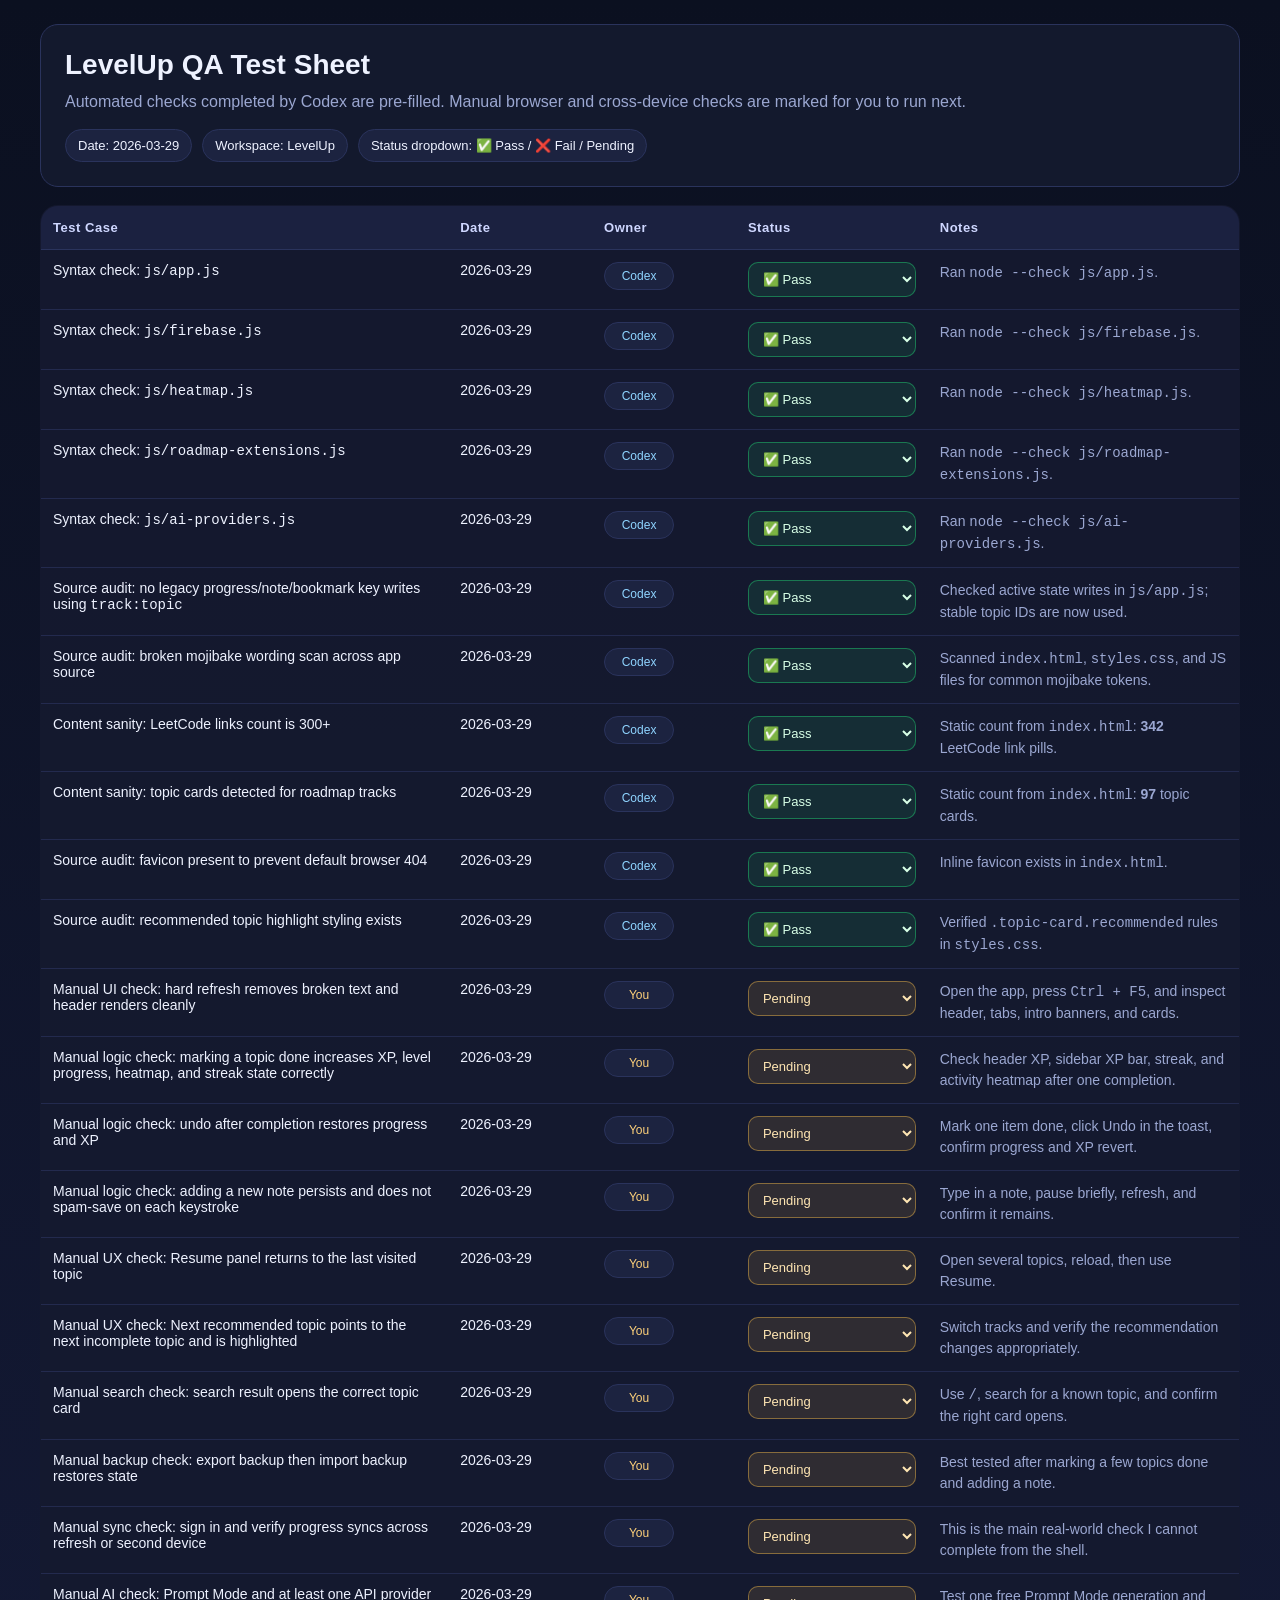
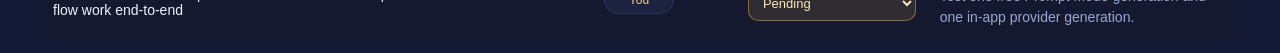
==== qa-test-sheet.html @ a6d32db4 "Harden roadmap app state flow, add stable topic IDs, improve XP and streak logic, and add QA sheet" ====
<!DOCTYPE html>
<html lang="en">
<head>
<meta charset="UTF-8">
<meta name="viewport" content="width=device-width, initial-scale=1.0">
<title>LevelUp QA Test Sheet</title>
<style>
  :root{
    --bg:#0c1020;
    --panel:#151a2f;
    --panel-2:#1c2340;
    --line:#2a335c;
    --text:#eef2ff;
    --muted:#9ba7d1;
    --pass:#21c36f;
    --fail:#e34d5d;
    --pending:#f2b94b;
  }
  *{box-sizing:border-box}
  body{
    margin:0;
    background:linear-gradient(180deg,#0b1020,#131934);
    color:var(--text);
    font-family:Segoe UI,Arial,sans-serif;
    padding:24px;
  }
  .wrap{
    max-width:1200px;
    margin:0 auto;
  }
  .hero{
    background:rgba(21,26,47,.9);
    border:1px solid var(--line);
    border-radius:18px;
    padding:24px;
    margin-bottom:18px;
  }
  h1{
    margin:0 0 8px;
    font-size:28px;
  }
  p{
    margin:0;
    color:var(--muted);
    line-height:1.6;
  }
  .meta{
    margin-top:14px;
    display:flex;
    gap:10px;
    flex-wrap:wrap;
  }
  .pill{
    padding:8px 12px;
    border-radius:999px;
    background:var(--panel-2);
    border:1px solid var(--line);
    font-size:13px;
  }
  table{
    width:100%;
    border-collapse:collapse;
    background:rgba(21,26,47,.92);
    border:1px solid var(--line);
    border-radius:18px;
    overflow:hidden;
  }
  thead th{
    text-align:left;
    font-size:13px;
    letter-spacing:.04em;
    color:#cfd7ff;
    background:#1b2140;
    padding:14px 12px;
    border-bottom:1px solid var(--line);
  }
  tbody td{
    padding:12px;
    border-bottom:1px solid rgba(42,51,92,.7);
    vertical-align:top;
    font-size:14px;
  }
  tbody tr:last-child td{
    border-bottom:none;
  }
  .owner-badge{
    display:inline-block;
    min-width:70px;
    padding:6px 10px;
    border-radius:999px;
    border:1px solid var(--line);
    background:var(--panel-2);
    font-size:12px;
    text-align:center;
  }
  .owner-codex{ color:#8fd4ff; }
  .owner-user{ color:#ffd27a; }
  select{
    width:100%;
    padding:8px 10px;
    border-radius:10px;
    border:1px solid var(--line);
    background:#11162d;
    color:var(--text);
    font-size:13px;
    outline:none;
  }
  select.pass{
    border-color:rgba(33,195,111,.5);
    color:#d8ffe7;
    background:rgba(33,195,111,.12);
  }
  select.fail{
    border-color:rgba(227,77,93,.5);
    color:#ffd8dd;
    background:rgba(227,77,93,.12);
  }
  select.pending{
    border-color:rgba(242,185,75,.45);
    color:#ffe6b3;
    background:rgba(242,185,75,.12);
  }
  .note{
    color:var(--muted);
    line-height:1.5;
  }
</style>
</head>
<body>
  <div class="wrap">
    <div class="hero">
      <h1>LevelUp QA Test Sheet</h1>
      <p>Automated checks completed by Codex are pre-filled. Manual browser and cross-device checks are marked for you to run next.</p>
      <div class="meta">
        <div class="pill">Date: 2026-03-29</div>
        <div class="pill">Workspace: LevelUp</div>
        <div class="pill">Status dropdown: ✅ Pass / ❌ Fail / Pending</div>
      </div>
    </div>

    <table>
      <thead>
        <tr>
          <th style="width:34%">Test Case</th>
          <th style="width:12%">Date</th>
          <th style="width:12%">Owner</th>
          <th style="width:16%">Status</th>
          <th style="width:26%">Notes</th>
        </tr>
      </thead>
      <tbody>
        <tr>
          <td>Syntax check: <code>js/app.js</code></td>
          <td>2026-03-29</td>
          <td><span class="owner-badge owner-codex">Codex</span></td>
          <td>
            <select class="pass">
              <option selected>✅ Pass</option>
              <option>❌ Fail</option>
              <option>Pending</option>
            </select>
          </td>
          <td class="note">Ran <code>node --check js/app.js</code>.</td>
        </tr>
        <tr>
          <td>Syntax check: <code>js/firebase.js</code></td>
          <td>2026-03-29</td>
          <td><span class="owner-badge owner-codex">Codex</span></td>
          <td>
            <select class="pass">
              <option selected>✅ Pass</option>
              <option>❌ Fail</option>
              <option>Pending</option>
            </select>
          </td>
          <td class="note">Ran <code>node --check js/firebase.js</code>.</td>
        </tr>
        <tr>
          <td>Syntax check: <code>js/heatmap.js</code></td>
          <td>2026-03-29</td>
          <td><span class="owner-badge owner-codex">Codex</span></td>
          <td>
            <select class="pass">
              <option selected>✅ Pass</option>
              <option>❌ Fail</option>
              <option>Pending</option>
            </select>
          </td>
          <td class="note">Ran <code>node --check js/heatmap.js</code>.</td>
        </tr>
        <tr>
          <td>Syntax check: <code>js/roadmap-extensions.js</code></td>
          <td>2026-03-29</td>
          <td><span class="owner-badge owner-codex">Codex</span></td>
          <td>
            <select class="pass">
              <option selected>✅ Pass</option>
              <option>❌ Fail</option>
              <option>Pending</option>
            </select>
          </td>
          <td class="note">Ran <code>node --check js/roadmap-extensions.js</code>.</td>
        </tr>
        <tr>
          <td>Syntax check: <code>js/ai-providers.js</code></td>
          <td>2026-03-29</td>
          <td><span class="owner-badge owner-codex">Codex</span></td>
          <td>
            <select class="pass">
              <option selected>✅ Pass</option>
              <option>❌ Fail</option>
              <option>Pending</option>
            </select>
          </td>
          <td class="note">Ran <code>node --check js/ai-providers.js</code>.</td>
        </tr>
        <tr>
          <td>Source audit: no legacy progress/note/bookmark key writes using <code>track:topic</code></td>
          <td>2026-03-29</td>
          <td><span class="owner-badge owner-codex">Codex</span></td>
          <td>
            <select class="pass">
              <option selected>✅ Pass</option>
              <option>❌ Fail</option>
              <option>Pending</option>
            </select>
          </td>
          <td class="note">Checked active state writes in <code>js/app.js</code>; stable topic IDs are now used.</td>
        </tr>
        <tr>
          <td>Source audit: broken mojibake wording scan across app source</td>
          <td>2026-03-29</td>
          <td><span class="owner-badge owner-codex">Codex</span></td>
          <td>
            <select class="pass">
              <option selected>✅ Pass</option>
              <option>❌ Fail</option>
              <option>Pending</option>
            </select>
          </td>
          <td class="note">Scanned <code>index.html</code>, <code>styles.css</code>, and JS files for common mojibake tokens.</td>
        </tr>
        <tr>
          <td>Content sanity: LeetCode links count is 300+</td>
          <td>2026-03-29</td>
          <td><span class="owner-badge owner-codex">Codex</span></td>
          <td>
            <select class="pass">
              <option selected>✅ Pass</option>
              <option>❌ Fail</option>
              <option>Pending</option>
            </select>
          </td>
          <td class="note">Static count from <code>index.html</code>: <strong>342</strong> LeetCode link pills.</td>
        </tr>
        <tr>
          <td>Content sanity: topic cards detected for roadmap tracks</td>
          <td>2026-03-29</td>
          <td><span class="owner-badge owner-codex">Codex</span></td>
          <td>
            <select class="pass">
              <option selected>✅ Pass</option>
              <option>❌ Fail</option>
              <option>Pending</option>
            </select>
          </td>
          <td class="note">Static count from <code>index.html</code>: <strong>97</strong> topic cards.</td>
        </tr>
        <tr>
          <td>Source audit: favicon present to prevent default browser 404</td>
          <td>2026-03-29</td>
          <td><span class="owner-badge owner-codex">Codex</span></td>
          <td>
            <select class="pass">
              <option selected>✅ Pass</option>
              <option>❌ Fail</option>
              <option>Pending</option>
            </select>
          </td>
          <td class="note">Inline favicon exists in <code>index.html</code>.</td>
        </tr>
        <tr>
          <td>Source audit: recommended topic highlight styling exists</td>
          <td>2026-03-29</td>
          <td><span class="owner-badge owner-codex">Codex</span></td>
          <td>
            <select class="pass">
              <option selected>✅ Pass</option>
              <option>❌ Fail</option>
              <option>Pending</option>
            </select>
          </td>
          <td class="note">Verified <code>.topic-card.recommended</code> rules in <code>styles.css</code>.</td>
        </tr>
        <tr>
          <td>Manual UI check: hard refresh removes broken text and header renders cleanly</td>
          <td>2026-03-29</td>
          <td><span class="owner-badge owner-user">You</span></td>
          <td>
            <select class="pending">
              <option selected>Pending</option>
              <option>✅ Pass</option>
              <option>❌ Fail</option>
            </select>
          </td>
          <td class="note">Open the app, press <code>Ctrl + F5</code>, and inspect header, tabs, intro banners, and cards.</td>
        </tr>
        <tr>
          <td>Manual logic check: marking a topic done increases XP, level progress, heatmap, and streak state correctly</td>
          <td>2026-03-29</td>
          <td><span class="owner-badge owner-user">You</span></td>
          <td>
            <select class="pending">
              <option selected>Pending</option>
              <option>✅ Pass</option>
              <option>❌ Fail</option>
            </select>
          </td>
          <td class="note">Check header XP, sidebar XP bar, streak, and activity heatmap after one completion.</td>
        </tr>
        <tr>
          <td>Manual logic check: undo after completion restores progress and XP</td>
          <td>2026-03-29</td>
          <td><span class="owner-badge owner-user">You</span></td>
          <td>
            <select class="pending">
              <option selected>Pending</option>
              <option>✅ Pass</option>
              <option>❌ Fail</option>
            </select>
          </td>
          <td class="note">Mark one item done, click Undo in the toast, confirm progress and XP revert.</td>
        </tr>
        <tr>
          <td>Manual logic check: adding a new note persists and does not spam-save on each keystroke</td>
          <td>2026-03-29</td>
          <td><span class="owner-badge owner-user">You</span></td>
          <td>
            <select class="pending">
              <option selected>Pending</option>
              <option>✅ Pass</option>
              <option>❌ Fail</option>
            </select>
          </td>
          <td class="note">Type in a note, pause briefly, refresh, and confirm it remains.</td>
        </tr>
        <tr>
          <td>Manual UX check: Resume panel returns to the last visited topic</td>
          <td>2026-03-29</td>
          <td><span class="owner-badge owner-user">You</span></td>
          <td>
            <select class="pending">
              <option selected>Pending</option>
              <option>✅ Pass</option>
              <option>❌ Fail</option>
            </select>
          </td>
          <td class="note">Open several topics, reload, then use Resume.</td>
        </tr>
        <tr>
          <td>Manual UX check: Next recommended topic points to the next incomplete topic and is highlighted</td>
          <td>2026-03-29</td>
          <td><span class="owner-badge owner-user">You</span></td>
          <td>
            <select class="pending">
              <option selected>Pending</option>
              <option>✅ Pass</option>
              <option>❌ Fail</option>
            </select>
          </td>
          <td class="note">Switch tracks and verify the recommendation changes appropriately.</td>
        </tr>
        <tr>
          <td>Manual search check: search result opens the correct topic card</td>
          <td>2026-03-29</td>
          <td><span class="owner-badge owner-user">You</span></td>
          <td>
            <select class="pending">
              <option selected>Pending</option>
              <option>✅ Pass</option>
              <option>❌ Fail</option>
            </select>
          </td>
          <td class="note">Use <code>/</code>, search for a known topic, and confirm the right card opens.</td>
        </tr>
        <tr>
          <td>Manual backup check: export backup then import backup restores state</td>
          <td>2026-03-29</td>
          <td><span class="owner-badge owner-user">You</span></td>
          <td>
            <select class="pending">
              <option selected>Pending</option>
              <option>✅ Pass</option>
              <option>❌ Fail</option>
            </select>
          </td>
          <td class="note">Best tested after marking a few topics done and adding a note.</td>
        </tr>
        <tr>
          <td>Manual sync check: sign in and verify progress syncs across refresh or second device</td>
          <td>2026-03-29</td>
          <td><span class="owner-badge owner-user">You</span></td>
          <td>
            <select class="pending">
              <option selected>Pending</option>
              <option>✅ Pass</option>
              <option>❌ Fail</option>
            </select>
          </td>
          <td class="note">This is the main real-world check I cannot complete from the shell.</td>
        </tr>
        <tr>
          <td>Manual AI check: Prompt Mode and at least one API provider flow work end-to-end</td>
          <td>2026-03-29</td>
          <td><span class="owner-badge owner-user">You</span></td>
          <td>
            <select class="pending">
              <option selected>Pending</option>
              <option>✅ Pass</option>
              <option>❌ Fail</option>
            </select>
          </td>
          <td class="note">Test one free Prompt Mode generation and one in-app provider generation.</td>
        </tr>
      </tbody>
    </table>
  </div>

  <script>
    document.querySelectorAll('select').forEach((select) => {
      const applyClass = () => {
        select.classList.remove('pass', 'fail', 'pending');
        if (select.value.includes('Pass')) select.classList.add('pass');
        else if (select.value.includes('Fail')) select.classList.add('fail');
        else select.classList.add('pending');
      };
      select.addEventListener('change', applyClass);
      applyClass();
    });
  </script>
</body>
</html>
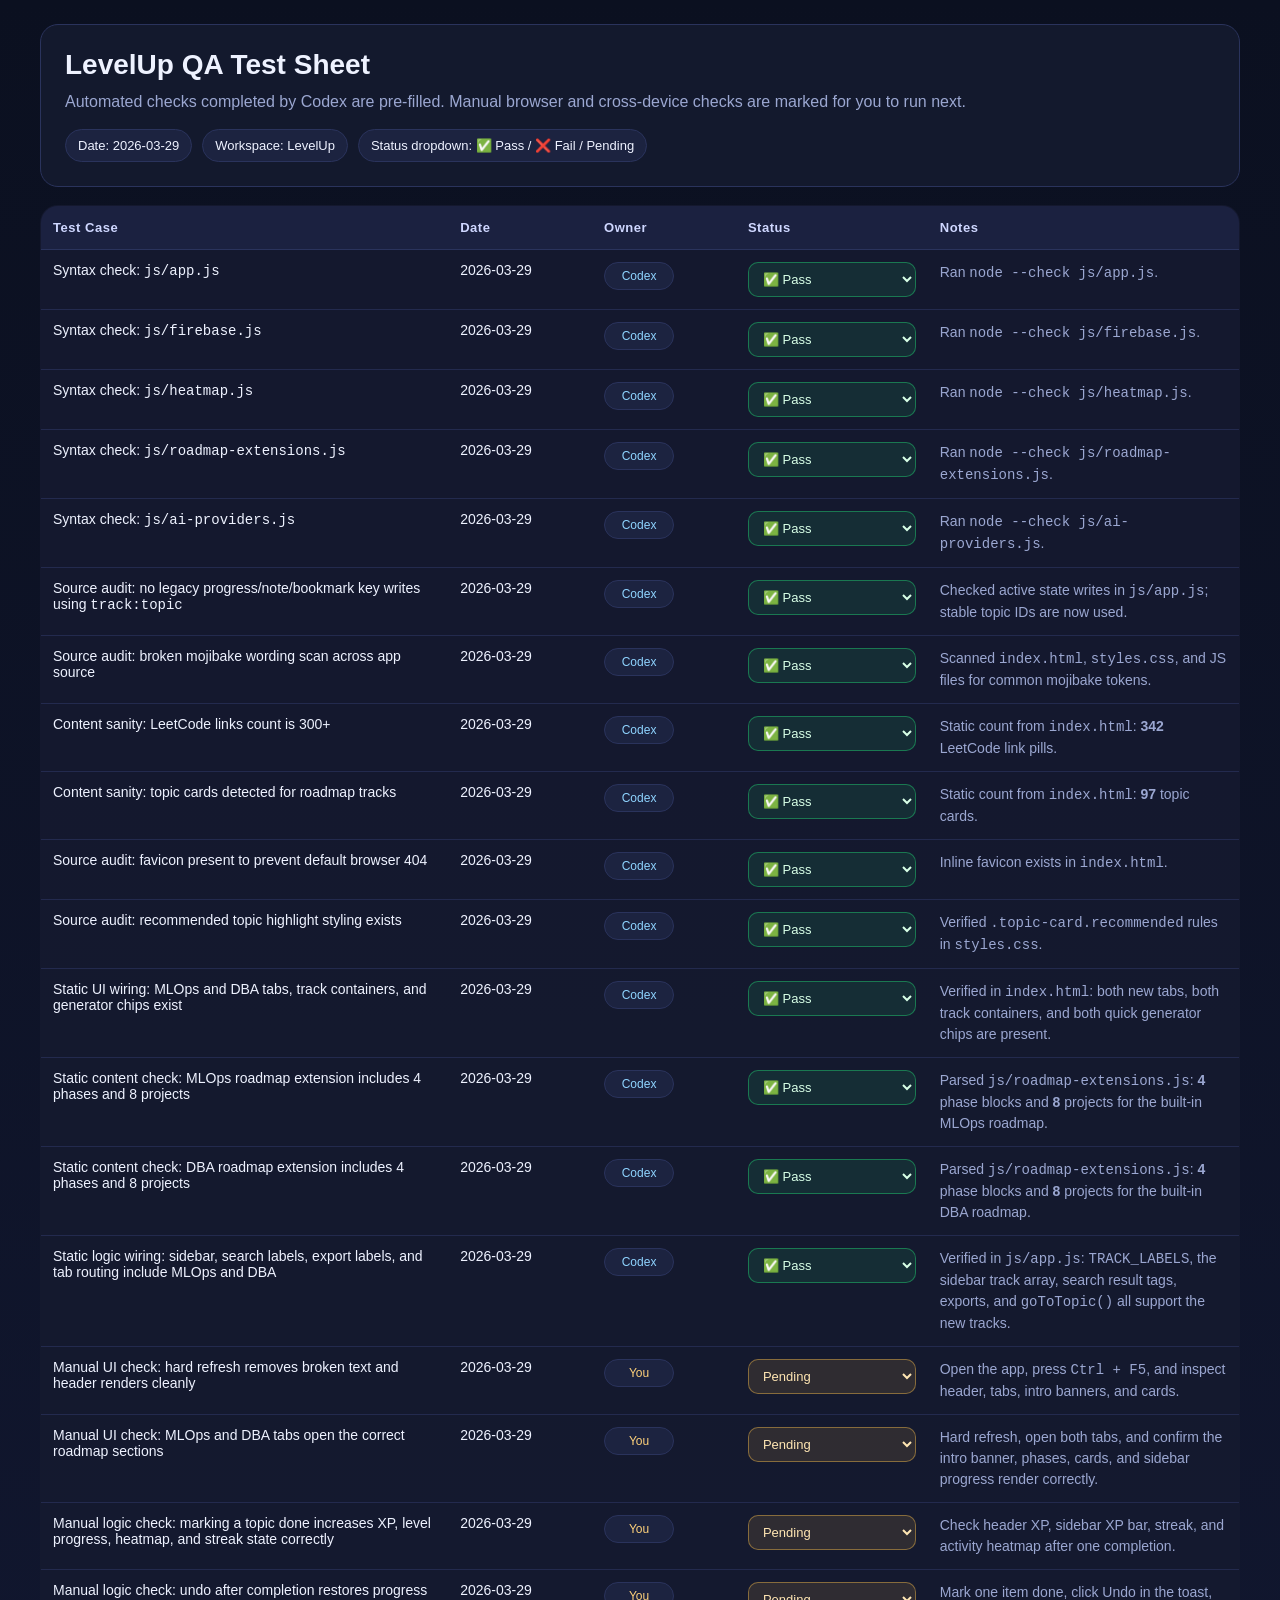
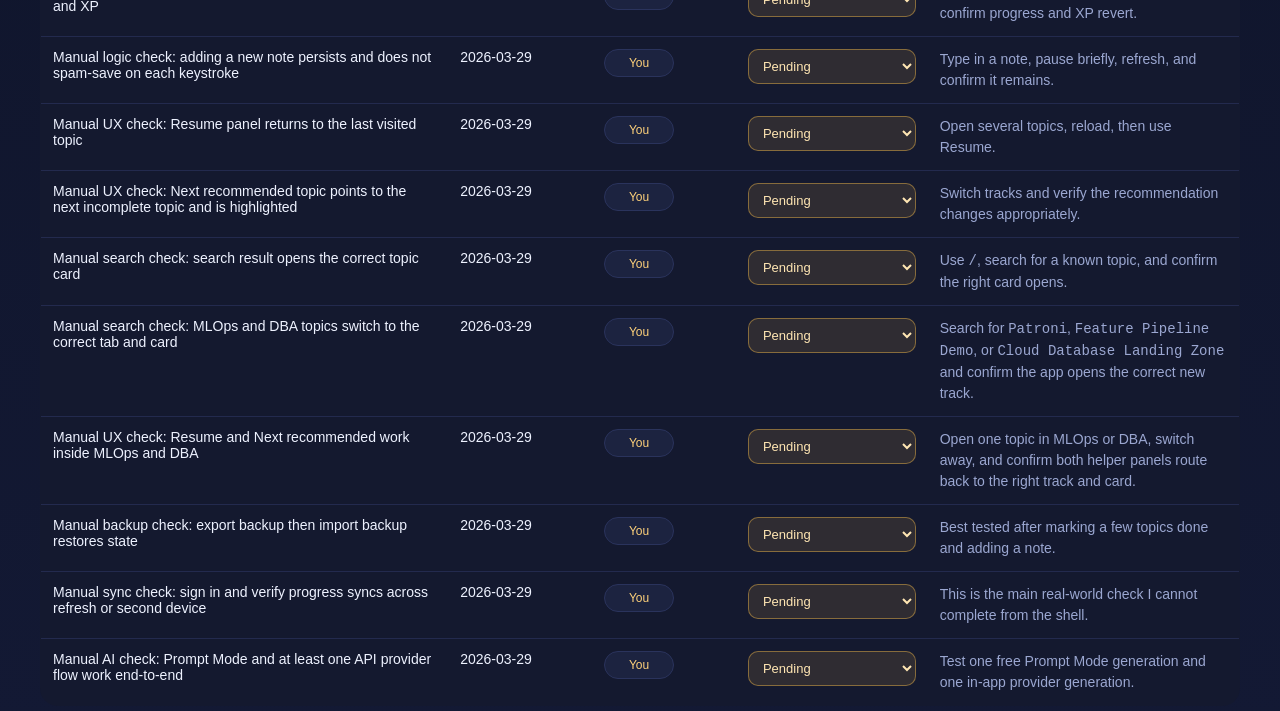
==== commit e8868785: "Stabilize roadmap app state flow, add QA sheet, and optimize note persistence" ====
--- a/qa-test-sheet.html
+++ b/qa-test-sheet.html
@@ -134,6 +134,7 @@
       <div class="meta">
         <div class="pill">Date: 2026-03-29</div>
         <div class="pill">Workspace: LevelUp</div>
+        <div class="pill" id="statusLegend">Status dropdown: &#9989; Pass / &#10060; Fail / Pending</div>
         <div class="pill">Status dropdown: ✅ Pass / ❌ Fail / Pending</div>
       </div>
     </div>
@@ -293,6 +294,58 @@
           <td class="note">Verified <code>.topic-card.recommended</code> rules in <code>styles.css</code>.</td>
         </tr>
         <tr>
+          <td>Static UI wiring: MLOps and DBA tabs, track containers, and generator chips exist</td>
+          <td>2026-03-29</td>
+          <td><span class="owner-badge owner-codex">Codex</span></td>
+          <td>
+            <select class="pass">
+              <option selected>&#9989; Pass</option>
+              <option>&#10060; Fail</option>
+              <option>Pending</option>
+            </select>
+          </td>
+          <td class="note">Verified in <code>index.html</code>: both new tabs, both track containers, and both quick generator chips are present.</td>
+        </tr>
+        <tr>
+          <td>Static content check: MLOps roadmap extension includes 4 phases and 8 projects</td>
+          <td>2026-03-29</td>
+          <td><span class="owner-badge owner-codex">Codex</span></td>
+          <td>
+            <select class="pass">
+              <option selected>&#9989; Pass</option>
+              <option>&#10060; Fail</option>
+              <option>Pending</option>
+            </select>
+          </td>
+          <td class="note">Parsed <code>js/roadmap-extensions.js</code>: <strong>4</strong> phase blocks and <strong>8</strong> projects for the built-in MLOps roadmap.</td>
+        </tr>
+        <tr>
+          <td>Static content check: DBA roadmap extension includes 4 phases and 8 projects</td>
+          <td>2026-03-29</td>
+          <td><span class="owner-badge owner-codex">Codex</span></td>
+          <td>
+            <select class="pass">
+              <option selected>&#9989; Pass</option>
+              <option>&#10060; Fail</option>
+              <option>Pending</option>
+            </select>
+          </td>
+          <td class="note">Parsed <code>js/roadmap-extensions.js</code>: <strong>4</strong> phase blocks and <strong>8</strong> projects for the built-in DBA roadmap.</td>
+        </tr>
+        <tr>
+          <td>Static logic wiring: sidebar, search labels, export labels, and tab routing include MLOps and DBA</td>
+          <td>2026-03-29</td>
+          <td><span class="owner-badge owner-codex">Codex</span></td>
+          <td>
+            <select class="pass">
+              <option selected>&#9989; Pass</option>
+              <option>&#10060; Fail</option>
+              <option>Pending</option>
+            </select>
+          </td>
+          <td class="note">Verified in <code>js/app.js</code>: <code>TRACK_LABELS</code>, the sidebar track array, search result tags, exports, and <code>goToTopic()</code> all support the new tracks.</td>
+        </tr>
+        <tr>
           <td>Manual UI check: hard refresh removes broken text and header renders cleanly</td>
           <td>2026-03-29</td>
           <td><span class="owner-badge owner-user">You</span></td>
@@ -306,6 +359,19 @@
           <td class="note">Open the app, press <code>Ctrl + F5</code>, and inspect header, tabs, intro banners, and cards.</td>
         </tr>
         <tr>
+          <td>Manual UI check: MLOps and DBA tabs open the correct roadmap sections</td>
+          <td>2026-03-29</td>
+          <td><span class="owner-badge owner-user">You</span></td>
+          <td>
+            <select class="pending">
+              <option selected>Pending</option>
+              <option>&#9989; Pass</option>
+              <option>&#10060; Fail</option>
+            </select>
+          </td>
+          <td class="note">Hard refresh, open both tabs, and confirm the intro banner, phases, cards, and sidebar progress render correctly.</td>
+        </tr>
+        <tr>
           <td>Manual logic check: marking a topic done increases XP, level progress, heatmap, and streak state correctly</td>
           <td>2026-03-29</td>
           <td><span class="owner-badge owner-user">You</span></td>
@@ -382,6 +448,32 @@
             </select>
           </td>
           <td class="note">Use <code>/</code>, search for a known topic, and confirm the right card opens.</td>
+        </tr>
+        <tr>
+          <td>Manual search check: MLOps and DBA topics switch to the correct tab and card</td>
+          <td>2026-03-29</td>
+          <td><span class="owner-badge owner-user">You</span></td>
+          <td>
+            <select class="pending">
+              <option selected>Pending</option>
+              <option>&#9989; Pass</option>
+              <option>&#10060; Fail</option>
+            </select>
+          </td>
+          <td class="note">Search for <code>Patroni</code>, <code>Feature Pipeline Demo</code>, or <code>Cloud Database Landing Zone</code> and confirm the app opens the correct new track.</td>
+        </tr>
+        <tr>
+          <td>Manual UX check: Resume and Next recommended work inside MLOps and DBA</td>
+          <td>2026-03-29</td>
+          <td><span class="owner-badge owner-user">You</span></td>
+          <td>
+            <select class="pending">
+              <option selected>Pending</option>
+              <option>&#9989; Pass</option>
+              <option>&#10060; Fail</option>
+            </select>
+          </td>
+          <td class="note">Open one topic in MLOps or DBA, switch away, and confirm both helper panels route back to the right track and card.</td>
         </tr>
         <tr>
           <td>Manual backup check: export backup then import backup restores state</td>
@@ -427,6 +519,19 @@
   </div>
 
   <script>
+    document.querySelectorAll('option').forEach((option) => {
+      if (option.textContent.includes('Pass')) option.textContent = '✅ Pass';
+      else if (option.textContent.includes('Fail')) option.textContent = '❌ Fail';
+      else if (option.textContent.includes('Pending')) option.textContent = 'Pending';
+    });
+    document.querySelectorAll('.meta .pill').forEach((pill) => {
+      if (pill.id !== 'statusLegend' && pill.textContent.includes('Status dropdown')) {
+        pill.remove();
+      }
+    });
+    const legend = document.getElementById('statusLegend');
+    if (legend) legend.innerHTML = 'Status dropdown: ✅ Pass / ❌ Fail / Pending';
+
     document.querySelectorAll('select').forEach((select) => {
       const applyClass = () => {
         select.classList.remove('pass', 'fail', 'pending');
